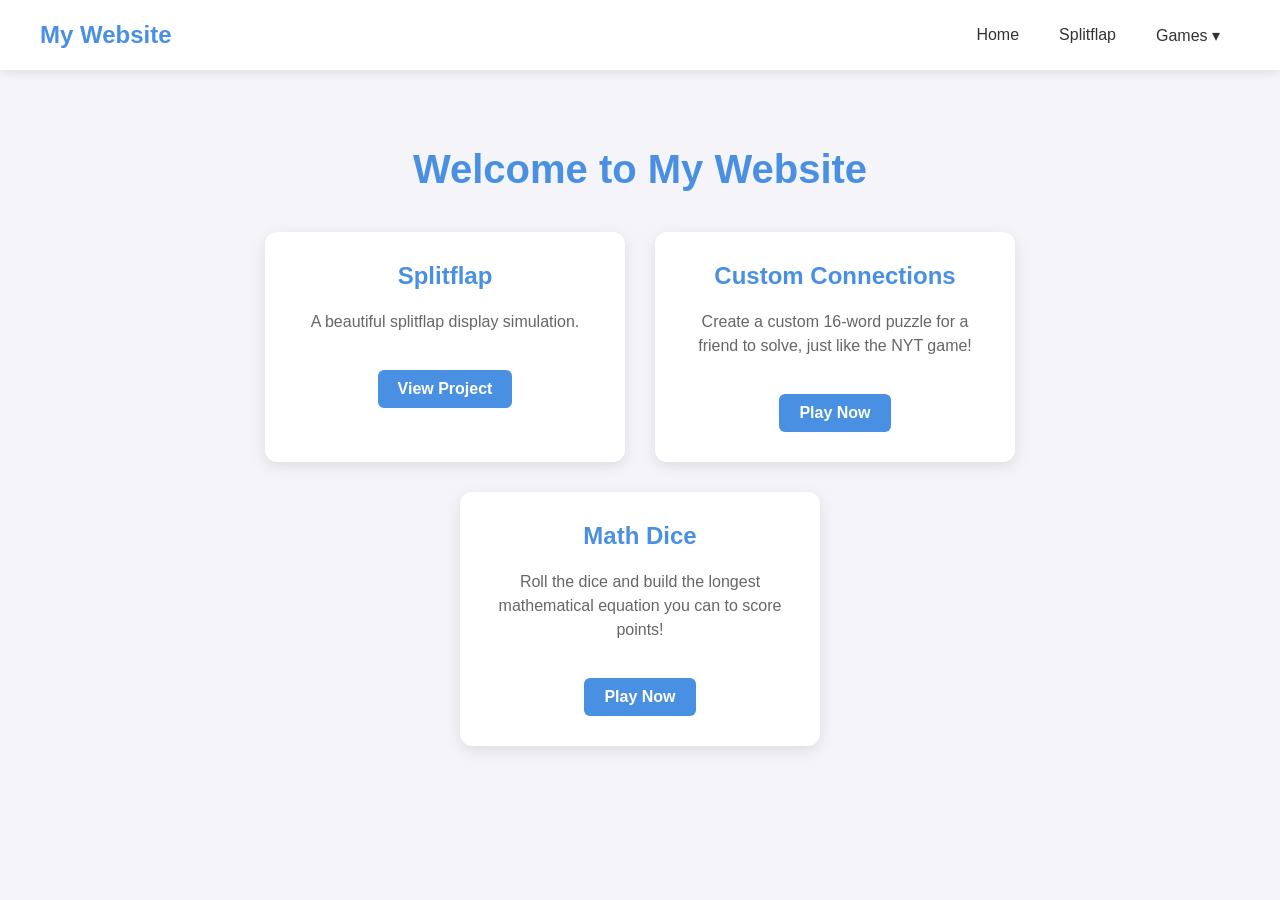
==== index.html @ b5096427 "Initial commit for main website" ====
<!DOCTYPE html>
<html lang="en">
<head>
    <meta charset="UTF-8">
    <meta name="viewport" content="width=device-width, initial-scale=1.0">
    <title>My Website</title>
    <style>
        :root {
            --bg-color: #f4f4f9;
            --text-color: #333;
            --primary: #4a90e2;
            --nav-bg: #ffffff;
            --nav-text: #333;
            --nav-hover: #f0f0f0;
        }
        
        body {
            font-family: 'Segoe UI', Tahoma, Geneva, Verdana, sans-serif;
            background-color: var(--bg-color);
            color: var(--text-color);
            margin: 0;
            padding: 0;
        }

        /* Navigation Bar Styles */
        .navbar {
            background-color: var(--nav-bg);
            box-shadow: 0 2px 10px rgba(0,0,0,0.1);
            display: flex;
            justify-content: space-between;
            align-items: center;
            padding: 0 40px;
            height: 70px;
            position: sticky;
            top: 0;
            z-index: 1000;
        }

        .nav-brand {
            font-size: 1.5rem;
            font-weight: bold;
            color: var(--primary);
            text-decoration: none;
        }

        .nav-links {
            display: flex;
            list-style: none;
            margin: 0;
            padding: 0;
            height: 100%;
        }

        .nav-item {
            position: relative;
            display: flex;
            align-items: center;
        }

        .nav-link {
            text-decoration: none;
            color: var(--nav-text);
            padding: 0 20px;
            font-weight: 500;
            height: 100%;
            display: flex;
            align-items: center;
            transition: background-color 0.2s, color 0.2s;
        }

        .nav-link:hover {
            background-color: var(--nav-hover);
            color: var(--primary);
        }

        /* Dropdown Styles */
        .dropdown-menu {
            display: none;
            position: absolute;
            top: 70px; /* Height of navbar */
            left: 0;
            background-color: var(--nav-bg);
            min-width: 200px;
            box-shadow: 0 8px 16px rgba(0,0,0,0.1);
            border-radius: 0 0 8px 8px;
            overflow: hidden;
            z-index: 1000;
        }

        .nav-item.dropdown:hover .dropdown-menu {
            display: block;
        }

        .dropdown-item {
            display: block;
            padding: 15px 20px;
            color: var(--nav-text);
            text-decoration: none;
            transition: background-color 0.2s;
        }

        .dropdown-item:hover {
            background-color: var(--nav-hover);
            color: var(--primary);
        }

        /* Main Content Styles */
        .main-content {
            display: flex;
            flex-direction: column;
            align-items: center;
            padding: 50px 20px;
        }

        h1 {
            color: var(--primary);
            margin-bottom: 40px;
            font-size: 2.5rem;
            text-align: center;
        }

        .games-grid {
            display: flex;
            gap: 30px;
            flex-wrap: wrap;
            justify-content: center;
            max-width: 800px;
        }

        .game-card {
            background: white;
            border-radius: 12px;
            padding: 30px;
            width: 300px;
            text-align: center;
            box-shadow: 0 4px 15px rgba(0,0,0,0.1);
            transition: transform 0.2s ease, box-shadow 0.2s ease;
            text-decoration: none;
            color: inherit;
        }

        .game-card:hover {
            transform: translateY(-5px);
            box-shadow: 0 8px 25px rgba(0,0,0,0.15);
        }

        .game-card h2 {
            margin-top: 0;
            color: var(--primary);
        }

        .game-card p {
            color: #666;
            line-height: 1.5;
        }

        .play-btn {
            display: inline-block;
            margin-top: 20px;
            padding: 10px 20px;
            background: var(--primary);
            color: white;
            border-radius: 6px;
            font-weight: bold;
            text-decoration: none;
        }
    </style>
</head>
<body>

    <!-- Navigation Bar -->
    <nav class="navbar">
        <a href="/" class="nav-brand">My Website</a>
        <ul class="nav-links">
            <li class="nav-item">
                <a href="/" class="nav-link">Home</a>
            </li>
            <li class="nav-item">
                <a href="splitflap/" class="nav-link">Splitflap</a>
            </li>
            <li class="nav-item dropdown">
                <a href="#" class="nav-link">Games ▾</a>
                <div class="dropdown-menu">
                    <a href="connections/" class="dropdown-item">Custom Connections</a>
                    <a href="math/" class="dropdown-item">Math Dice</a>
                </div>
            </li>
        </ul>
    </nav>

    <!-- Main Content -->
    <div class="main-content">
        <h1>Welcome to My Website</h1>

        <div class="games-grid">
            <a href="splitflap/" class="game-card">
                <h2>Splitflap</h2>
                <p>A beautiful splitflap display simulation.</p>
                <div class="play-btn">View Project</div>
            </a>

            <a href="connections/" class="game-card">
                <h2>Custom Connections</h2>
                <p>Create a custom 16-word puzzle for a friend to solve, just like the NYT game!</p>
                <div class="play-btn">Play Now</div>
            </a>

            <a href="math/" class="game-card">
                <h2>Math Dice</h2>
                <p>Roll the dice and build the longest mathematical equation you can to score points!</p>
                <div class="play-btn">Play Now</div>
            </a>
        </div>
    </div>

</body>
</html>
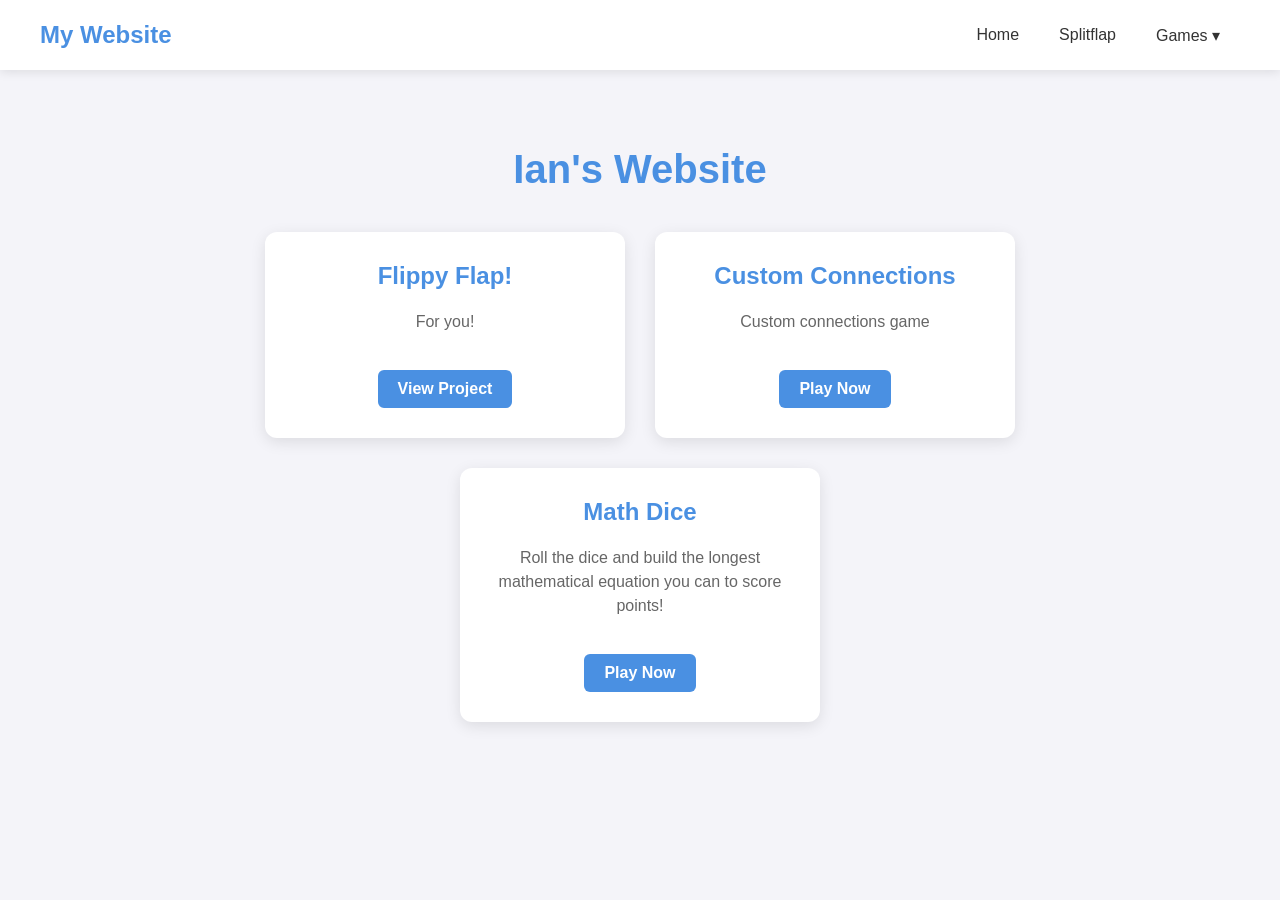
==== commit 36462fd7: "changed some names" ====
--- a/index.html
+++ b/index.html
@@ -173,10 +173,10 @@
         <a href="/" class="nav-brand">My Website</a>
         <ul class="nav-links">
             <li class="nav-item">
-                <a href="/" class="nav-link">Home</a>
+                <a href="/main" class="nav-link">Home</a>
             </li>
             <li class="nav-item">
-                <a href="splitflap/" class="nav-link">Splitflap</a>
+                <a href="https://ijnevins.github.io/splitflap/frontend/website.html" class="nav-link">Splitflap</a>
             </li>
             <li class="nav-item dropdown">
                 <a href="#" class="nav-link">Games ▾</a>
@@ -190,18 +190,18 @@
 
     <!-- Main Content -->
     <div class="main-content">
-        <h1>Welcome to My Website</h1>
+        <h1>Ian's Website</h1>
 
         <div class="games-grid">
-            <a href="splitflap/" class="game-card">
-                <h2>Splitflap</h2>
-                <p>A beautiful splitflap display simulation.</p>
+            <a href="https://ijnevins.github.io/splitflap/frontend/website.html" class="game-card">
+                <h2>Flippy Flap!</h2>
+                <p>For you!</p>
                 <div class="play-btn">View Project</div>
             </a>
 
             <a href="connections/" class="game-card">
                 <h2>Custom Connections</h2>
-                <p>Create a custom 16-word puzzle for a friend to solve, just like the NYT game!</p>
+                <p>Custom connections game</p>
                 <div class="play-btn">Play Now</div>
             </a>
 
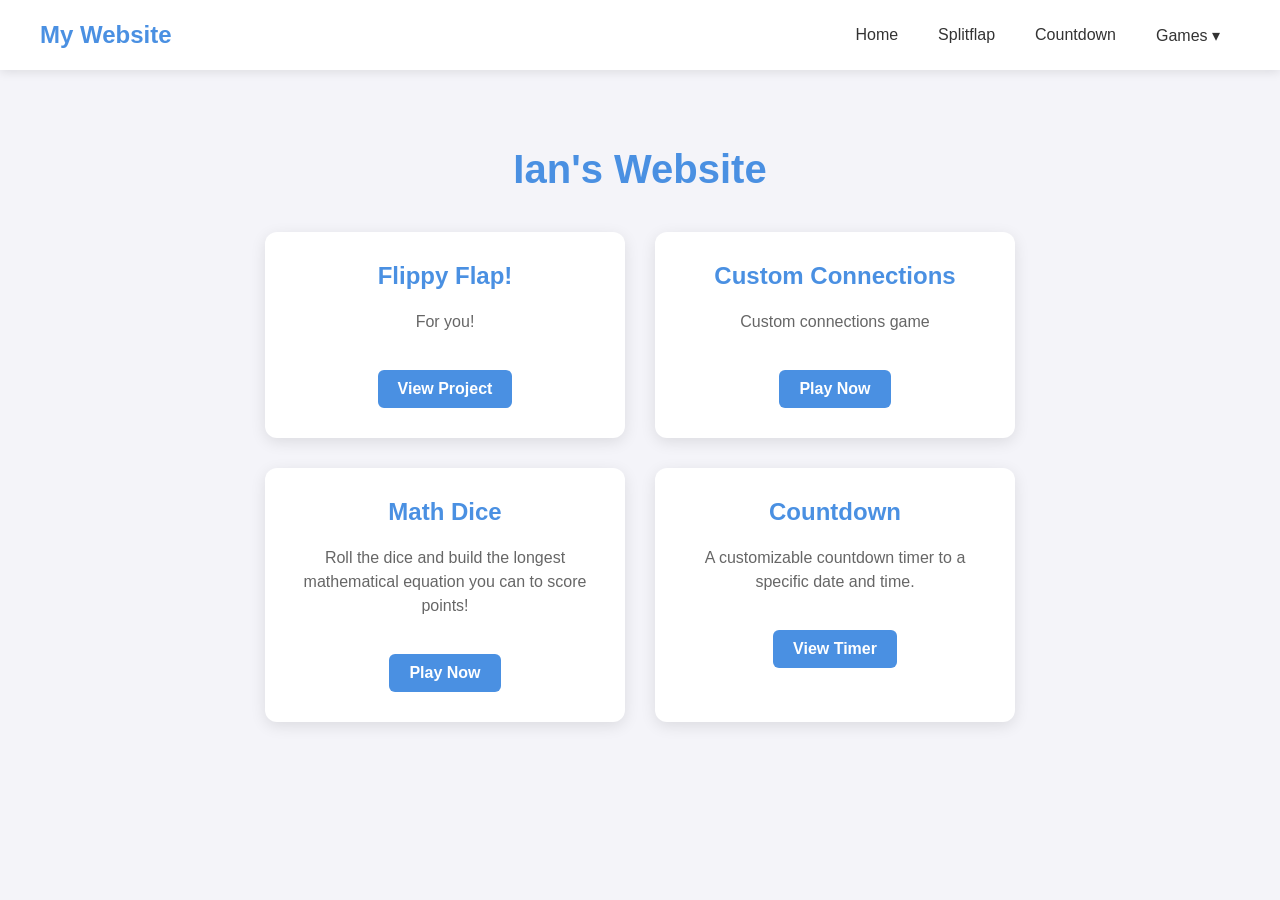
==== commit 999c9bd2: "added countdown" ====
--- a/index.html
+++ b/index.html
@@ -178,6 +178,9 @@
             <li class="nav-item">
                 <a href="https://ijnevins.github.io/splitflap/frontend/website.html" class="nav-link">Splitflap</a>
             </li>
+            <li class="nav-item">
+                <a href="countdown/" class="nav-link">Countdown</a>
+            </li>
             <li class="nav-item dropdown">
                 <a href="#" class="nav-link">Games ▾</a>
                 <div class="dropdown-menu">
@@ -210,6 +213,12 @@
                 <p>Roll the dice and build the longest mathematical equation you can to score points!</p>
                 <div class="play-btn">Play Now</div>
             </a>
+
+            <a href="countdown/" class="game-card">
+                <h2>Countdown</h2>
+                <p>A customizable countdown timer to a specific date and time.</p>
+                <div class="play-btn">View Timer</div>
+            </a>
         </div>
     </div>
 
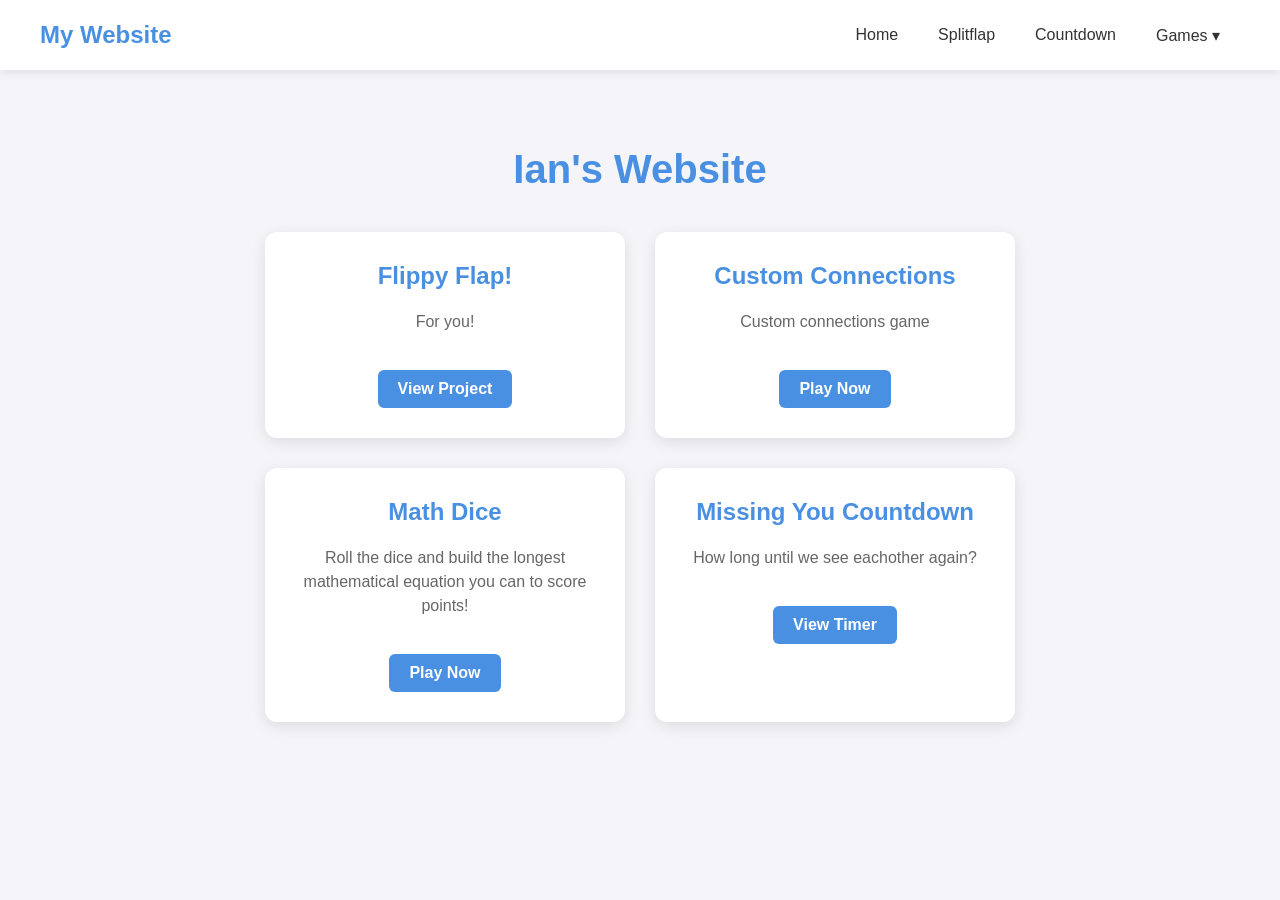
==== commit 91aada80: "changed countdown and home page" ====
--- a/index.html
+++ b/index.html
@@ -215,8 +215,8 @@
             </a>
 
             <a href="countdown/" class="game-card">
-                <h2>Countdown</h2>
-                <p>A customizable countdown timer to a specific date and time.</p>
+                <h2>Missing You Countdown</h2>
+                <p>How long until we see eachother again?</p>
                 <div class="play-btn">View Timer</div>
             </a>
         </div>
